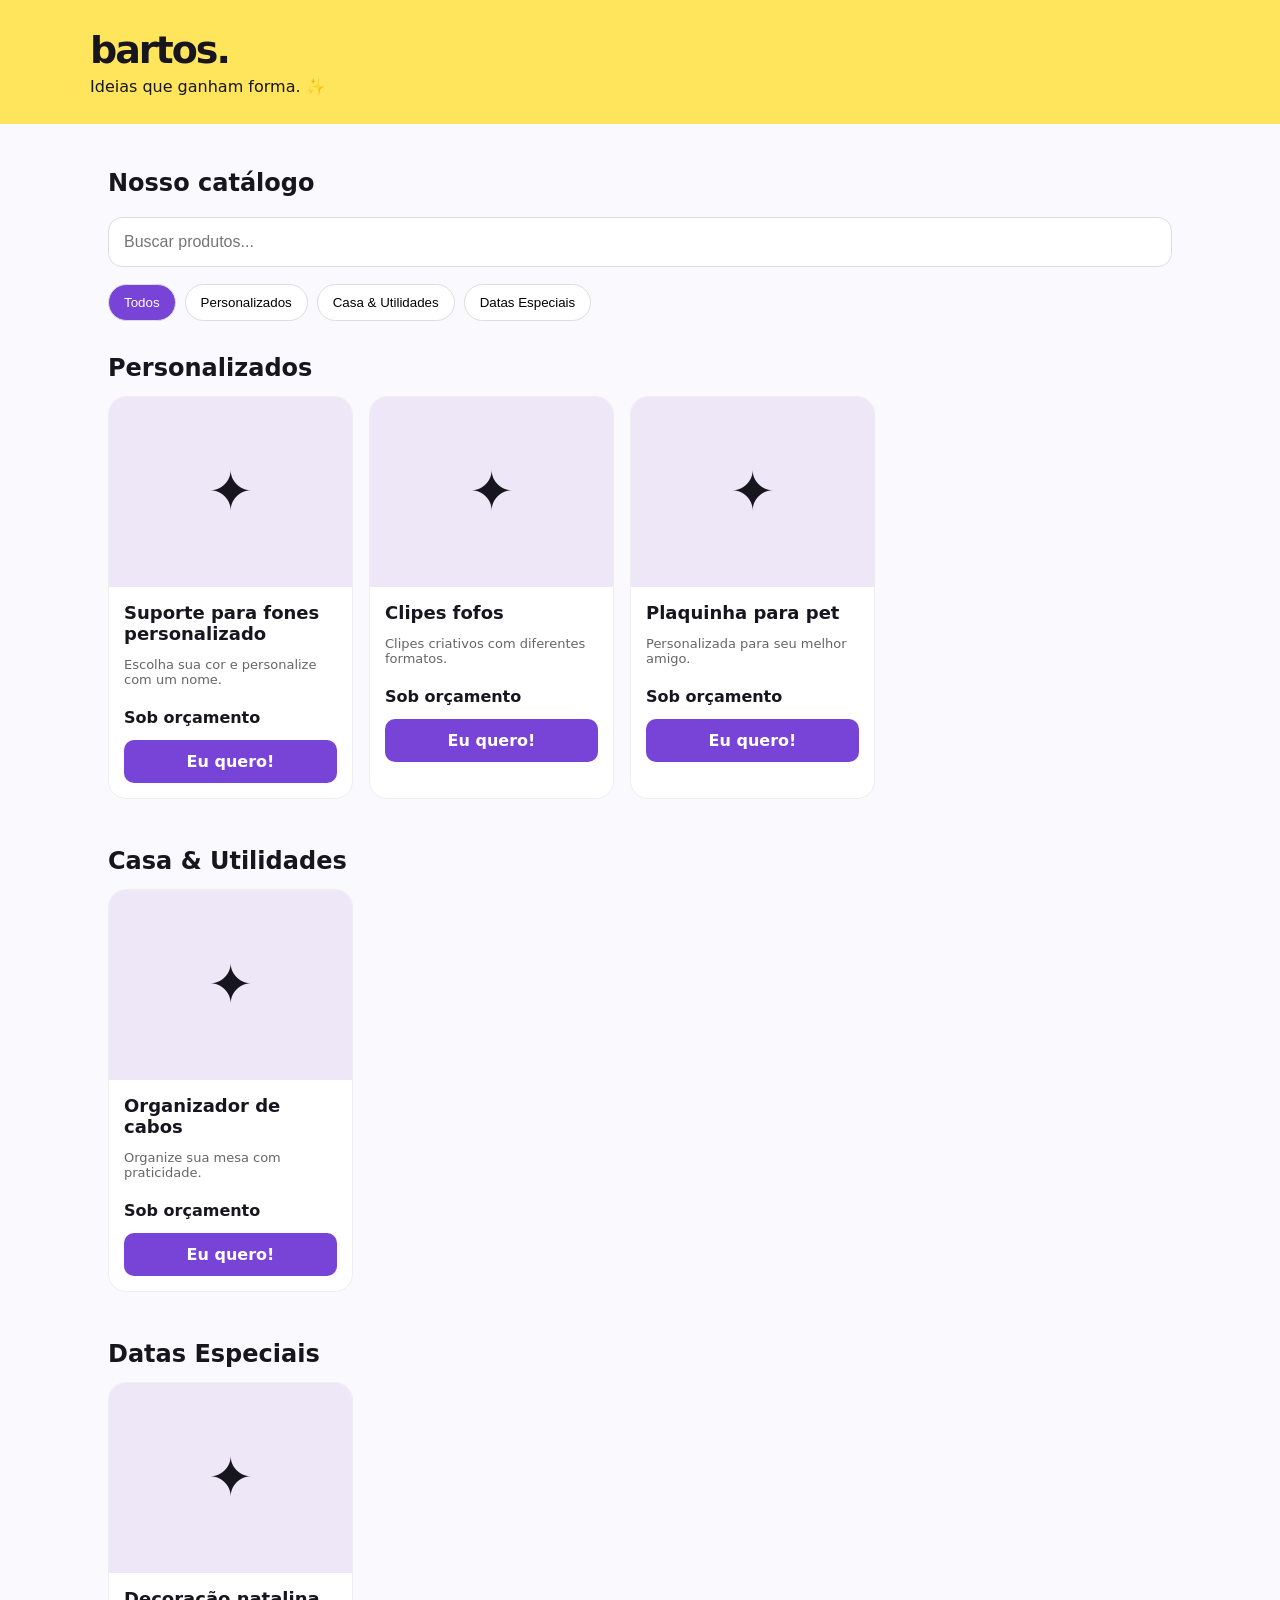
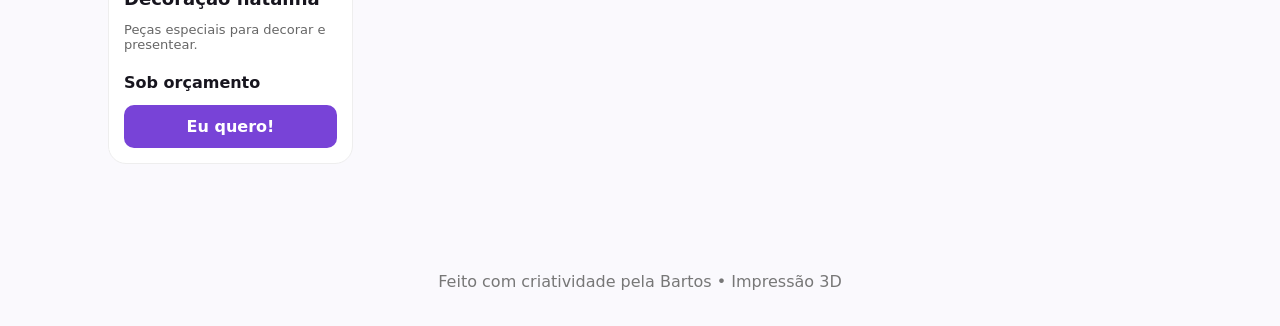
==== index.html @ 8ff0c3f5 "Add files via upload" ====
<!doctype html><html lang="pt-BR"><head><meta charset="utf-8"><meta name="viewport" content="width=device-width,initial-scale=1"><title>Bartos — Catálogo</title><style>:root{--purple:#7843d7;--yellow:#ffe55c;--black:#17151e}*{box-sizing:border-box}body{margin:0;font:16px system-ui,Arial;background:#faf9fd;color:var(--black)}header{background:var(--yellow);padding:28px max(20px,calc((100vw - 1100px)/2))}header h1{font-size:38px;letter-spacing:-2px;margin:0}header p{margin:5px 0 0}main{max-width:1100px;margin:auto;padding:25px 18px}input{width:100%;padding:15px;border:1px solid #ddd;border-radius:14px;font-size:16px}.chips{display:flex;gap:9px;overflow-x:auto;padding:17px 0}.chips button{white-space:nowrap;border:1px solid #ddd;background:white;border-radius:30px;padding:10px 15px;cursor:pointer}.chips button.active{background:var(--purple);color:white}.section{margin:16px 0 36px}.section h2{margin:0 0 14px}.gallery{display:flex;overflow-x:auto;gap:16px;scroll-snap-type:x mandatory;padding-bottom:12px}.card{background:white;border:1px solid #eee;border-radius:18px;min-width:245px;width:245px;overflow:hidden;scroll-snap-align:start}.photo{height:190px;background:#ede7f8;display:grid;place-items:center}.photo img{width:100%;height:100%;object-fit:cover}.placeholder{font-size:54px}.details{padding:15px}.details h3{margin:0 0 8px;font-size:18px}.details p{font-size:13px;color:#666;min-height:38px}.price{font-weight:800}.buy{display:block;text-align:center;margin-top:13px;padding:12px;background:var(--purple);color:white;border-radius:10px;text-decoration:none;font-weight:700}footer{text-align:center;padding:35px;color:#777}#empty{display:none;color:#666}</style></head><body><header><h1>bartos.</h1><p>Ideias que ganham forma. ✨</p></header><main><h2>Nosso catálogo</h2><input id="search" placeholder="Buscar produtos..." aria-label="Buscar produtos"><nav id="chips" class="chips" aria-label="Categorias"></nav><div id="catalog"></div><p id="empty">Nenhum produto encontrado.</p></main><footer>Feito com criatividade pela Bartos • Impressão 3D</footer><script src="produtos.js"></script><script>const whatsapp=CONFIG.whatsapp.replace(/\D/g,'');const search=document.querySelector('#search'),chips=document.querySelector('#chips'),catalog=document.querySelector('#catalog'),empty=document.querySelector('#empty');let selected='Todos';const cats=['Todos',...new Set(PRODUTOS.map(p=>p.categoria))];function render(){const q=search.value.toLocaleLowerCase('pt-BR').trim();chips.replaceChildren();cats.forEach(cat=>{let b=document.createElement('button');b.textContent=cat;b.className=cat===selected?'active':'';b.onclick=()=>{selected=cat;render()};chips.append(b)});catalog.replaceChildren();let visible=PRODUTOS.filter(p=>(selected==='Todos'||p.categoria===selected)&&[p.nome,p.descricao,p.codigo].join(' ').toLocaleLowerCase('pt-BR').includes(q));empty.style.display=visible.length?'none':'block';let groups=selected==='Todos'?cats.slice(1):[selected];groups.forEach(cat=>{let items=visible.filter(p=>p.categoria===cat);if(!items.length)return;let sec=document.createElement('section');sec.className='section';let h=document.createElement('h2');h.textContent=cat;let gallery=document.createElement('div');gallery.className='gallery';items.forEach(p=>{let card=document.createElement('article');card.className='card';let photo=document.createElement('div');photo.className='photo';if(p.imagem){let img=document.createElement('img');img.src=p.imagem;img.alt=p.nome;img.loading='lazy';photo.append(img)}else{let span=document.createElement('span');span.className='placeholder';span.textContent='✦';photo.append(span)}let d=document.createElement('div');d.className='details';let title=document.createElement('h3');title.textContent=p.nome;let desc=document.createElement('p');desc.textContent=p.descricao||'';let price=document.createElement('div');price.className='price';price.textContent=p.preco||'Sob orçamento';let buy=document.createElement('a');buy.className='buy';buy.textContent='Eu quero!';buy.target='_blank';buy.rel='noopener noreferrer';buy.href='https://wa.me/'+whatsapp+'?text='+encodeURIComponent('Olá, Bartos! Tenho interesse no produto '+p.nome+' ('+p.codigo+'). Poderiam me passar mais informações?');d.append(title,desc,price,buy);card.append(photo,d);gallery.append(card)});sec.append(h,gallery);catalog.append(sec)})}search.addEventListener('input',render);render();</script></body></html>
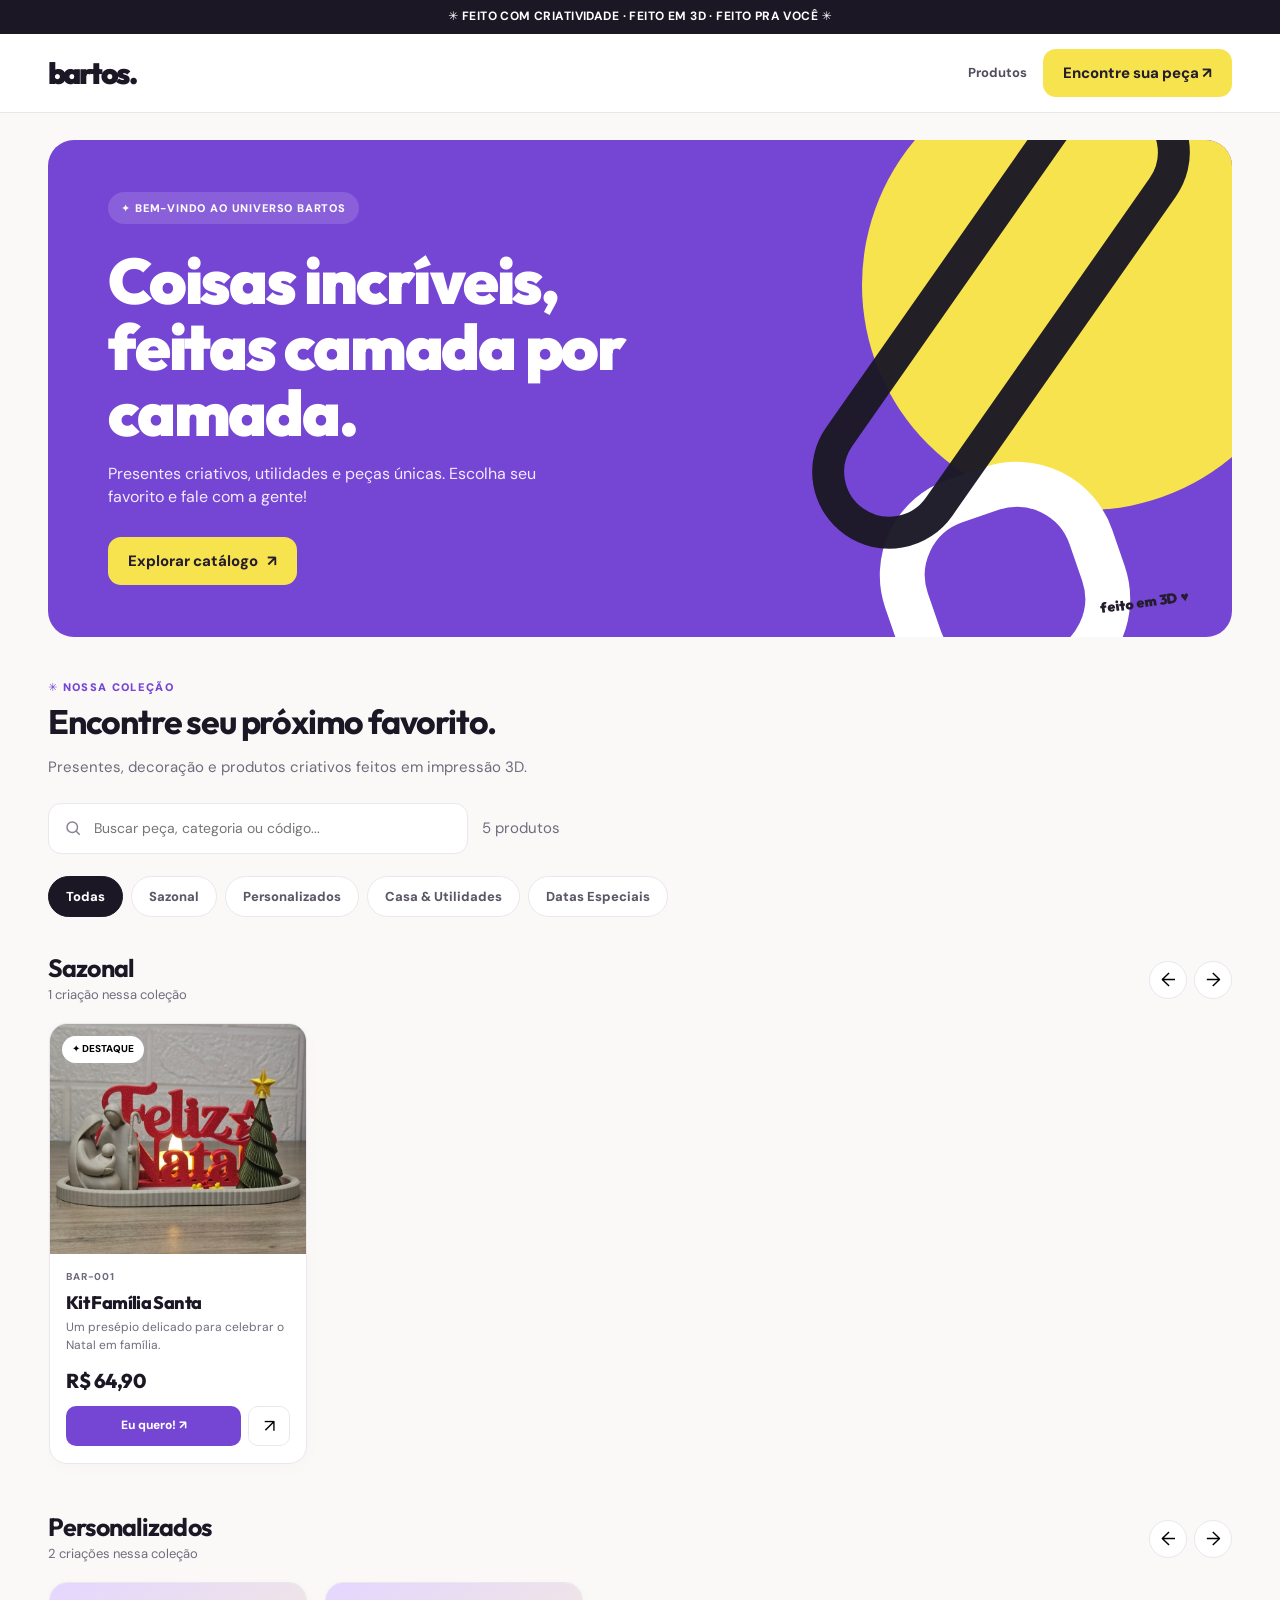
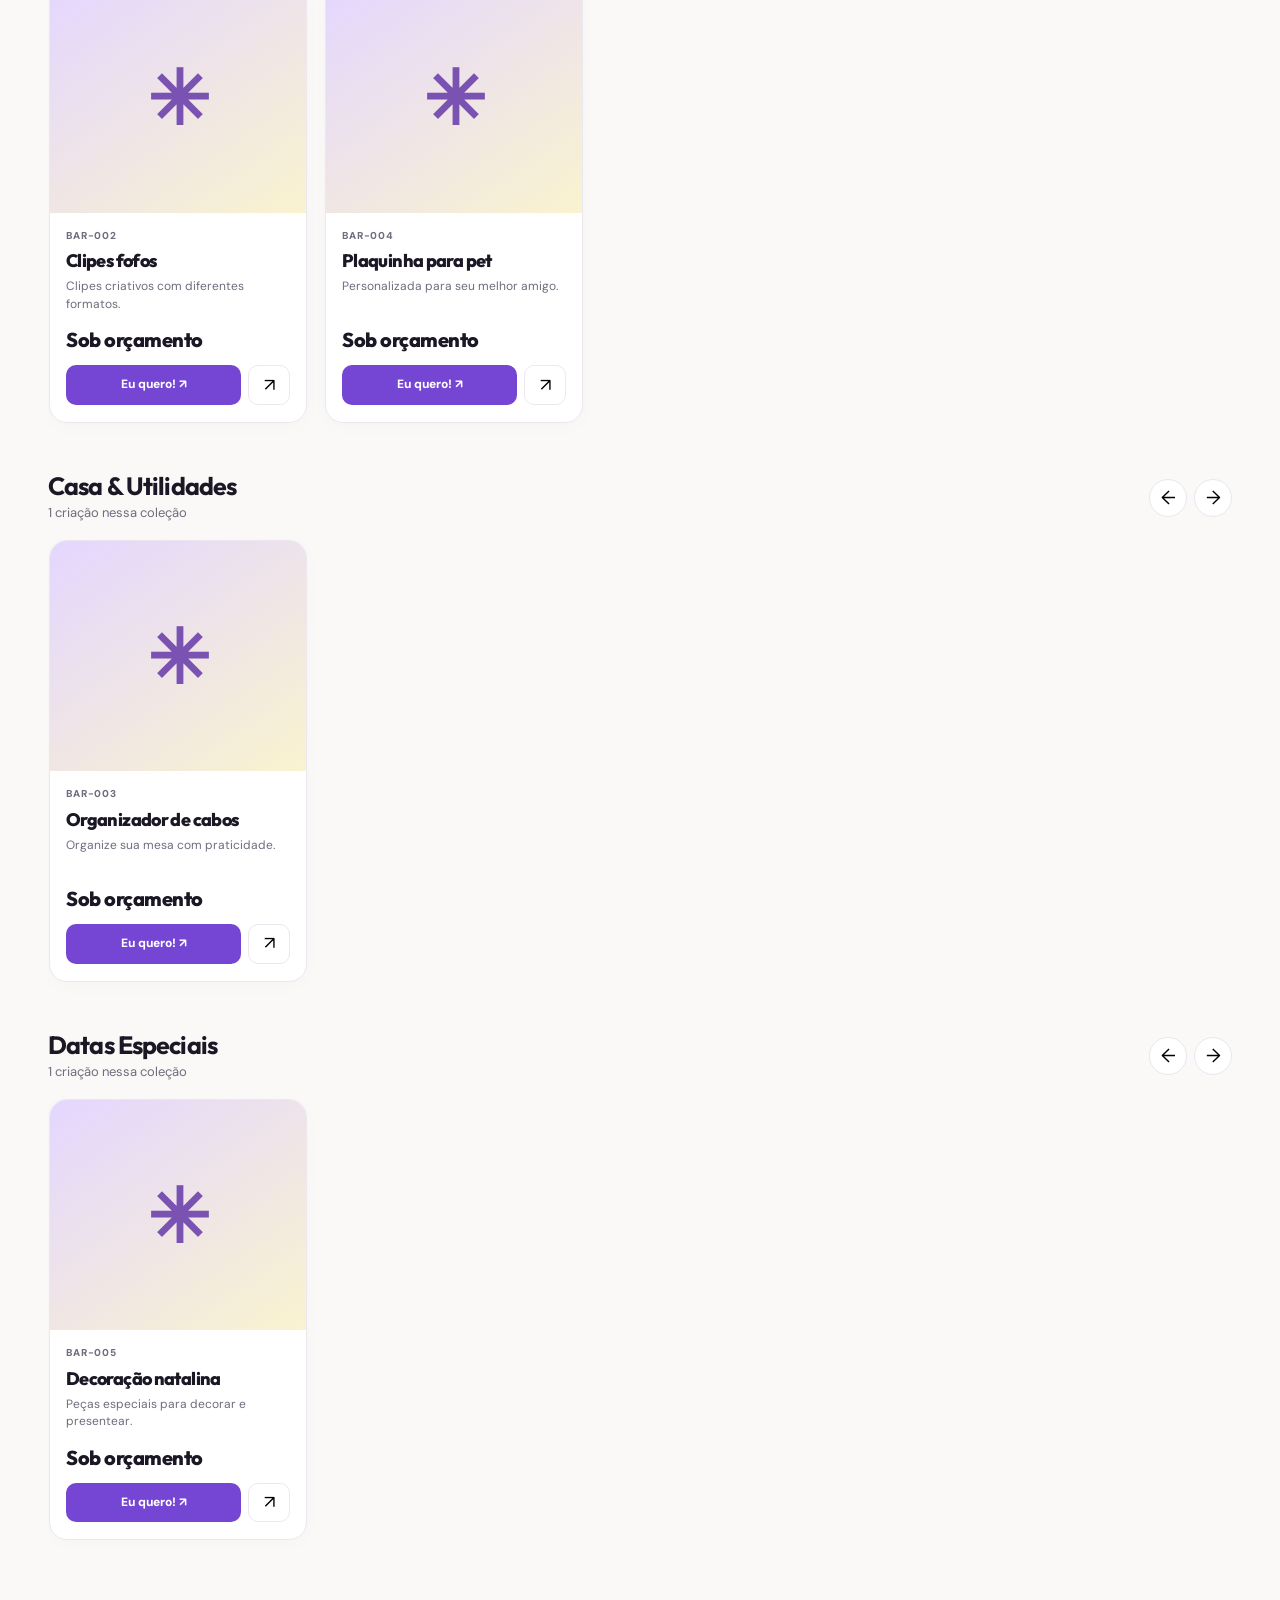
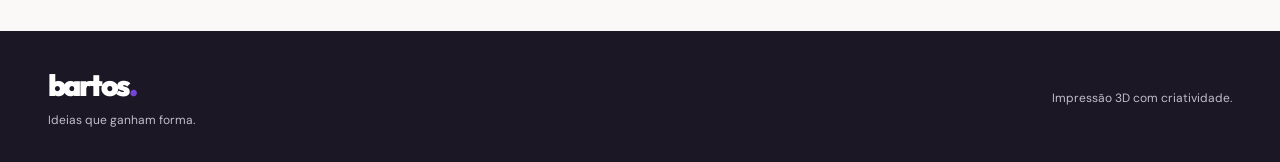
==== commit 97ff4471: "Add files via upload" ====
--- a/index.html
+++ b/index.html
@@ -1 +1,51 @@
-<!doctype html><html lang="pt-BR"><head><meta charset="utf-8"><meta name="viewport" content="width=device-width,initial-scale=1"><title>Bartos — Catálogo</title><style>:root{--purple:#7843d7;--yellow:#ffe55c;--black:#17151e}*{box-sizing:border-box}body{margin:0;font:16px system-ui,Arial;background:#faf9fd;color:var(--black)}header{background:var(--yellow);padding:28px max(20px,calc((100vw - 1100px)/2))}header h1{font-size:38px;letter-spacing:-2px;margin:0}header p{margin:5px 0 0}main{max-width:1100px;margin:auto;padding:25px 18px}input{width:100%;padding:15px;border:1px solid #ddd;border-radius:14px;font-size:16px}.chips{display:flex;gap:9px;overflow-x:auto;padding:17px 0}.chips button{white-space:nowrap;border:1px solid #ddd;background:white;border-radius:30px;padding:10px 15px;cursor:pointer}.chips button.active{background:var(--purple);color:white}.section{margin:16px 0 36px}.section h2{margin:0 0 14px}.gallery{display:flex;overflow-x:auto;gap:16px;scroll-snap-type:x mandatory;padding-bottom:12px}.card{background:white;border:1px solid #eee;border-radius:18px;min-width:245px;width:245px;overflow:hidden;scroll-snap-align:start}.photo{height:190px;background:#ede7f8;display:grid;place-items:center}.photo img{width:100%;height:100%;object-fit:cover}.placeholder{font-size:54px}.details{padding:15px}.details h3{margin:0 0 8px;font-size:18px}.details p{font-size:13px;color:#666;min-height:38px}.price{font-weight:800}.buy{display:block;text-align:center;margin-top:13px;padding:12px;background:var(--purple);color:white;border-radius:10px;text-decoration:none;font-weight:700}footer{text-align:center;padding:35px;color:#777}#empty{display:none;color:#666}</style></head><body><header><h1>bartos.</h1><p>Ideias que ganham forma. ✨</p></header><main><h2>Nosso catálogo</h2><input id="search" placeholder="Buscar produtos..." aria-label="Buscar produtos"><nav id="chips" class="chips" aria-label="Categorias"></nav><div id="catalog"></div><p id="empty">Nenhum produto encontrado.</p></main><footer>Feito com criatividade pela Bartos • Impressão 3D</footer><script src="produtos.js"></script><script>const whatsapp=CONFIG.whatsapp.replace(/\D/g,'');const search=document.querySelector('#search'),chips=document.querySelector('#chips'),catalog=document.querySelector('#catalog'),empty=document.querySelector('#empty');let selected='Todos';const cats=['Todos',...new Set(PRODUTOS.map(p=>p.categoria))];function render(){const q=search.value.toLocaleLowerCase('pt-BR').trim();chips.replaceChildren();cats.forEach(cat=>{let b=document.createElement('button');b.textContent=cat;b.className=cat===selected?'active':'';b.onclick=()=>{selected=cat;render()};chips.append(b)});catalog.replaceChildren();let visible=PRODUTOS.filter(p=>(selected==='Todos'||p.categoria===selected)&&[p.nome,p.descricao,p.codigo].join(' ').toLocaleLowerCase('pt-BR').includes(q));empty.style.display=visible.length?'none':'block';let groups=selected==='Todos'?cats.slice(1):[selected];groups.forEach(cat=>{let items=visible.filter(p=>p.categoria===cat);if(!items.length)return;let sec=document.createElement('section');sec.className='section';let h=document.createElement('h2');h.textContent=cat;let gallery=document.createElement('div');gallery.className='gallery';items.forEach(p=>{let card=document.createElement('article');card.className='card';let photo=document.createElement('div');photo.className='photo';if(p.imagem){let img=document.createElement('img');img.src=p.imagem;img.alt=p.nome;img.loading='lazy';photo.append(img)}else{let span=document.createElement('span');span.className='placeholder';span.textContent='✦';photo.append(span)}let d=document.createElement('div');d.className='details';let title=document.createElement('h3');title.textContent=p.nome;let desc=document.createElement('p');desc.textContent=p.descricao||'';let price=document.createElement('div');price.className='price';price.textContent=p.preco||'Sob orçamento';let buy=document.createElement('a');buy.className='buy';buy.textContent='Eu quero!';buy.target='_blank';buy.rel='noopener noreferrer';buy.href='https://wa.me/'+whatsapp+'?text='+encodeURIComponent('Olá, Bartos! Tenho interesse no produto '+p.nome+' ('+p.codigo+'). Poderiam me passar mais informações?');d.append(title,desc,price,buy);card.append(photo,d);gallery.append(card)});sec.append(h,gallery);catalog.append(sec)})}search.addEventListener('input',render);render();</script></body></html>
+<!doctype html>
+<html lang="pt-BR">
+<head>
+  <meta charset="utf-8">
+  <meta name="viewport" content="width=device-width, initial-scale=1">
+  <meta name="theme-color" content="#7545d4">
+  <meta name="description" content="Catálogo de produtos e personalizados impressos em 3D pela Bartos.">
+  <title>Bartos — Catálogo de Impressão 3D</title>
+  <link rel="stylesheet" href="styles.css">
+  <script defer src="catalogo.js"></script>
+</head>
+<body>
+  <div class="announcement">✳ FEITO COM CRIATIVIDADE · FEITO EM 3D · FEITO PRA VOCÊ ✳</div>
+  <header class="site-header"><div class="container header-content">
+    <a class="brand" href="./" id="brand" aria-label="Bartos, voltar ao início">bartos<span class="brand-dot">.</span></a>
+    <nav class="header-actions" aria-label="Atalhos">
+      <a href="#produtos" class="header-link">Produtos</a>
+      <a id="instagram-link" class="header-link hidden" target="_blank" rel="noopener noreferrer">Instagram ↗</a>
+      <a class="btn yellow" id="header-whatsapp" href="#produtos">Encontre sua peça ↗</a>
+    </nav>
+  </div></header>
+  <main>
+    <section class="hero-area"><div class="container">
+      <div class="hero">
+        <div class="hero-copy">
+          <span class="tag eyebrow">✦ BEM-VINDO AO UNIVERSO BARTOS</span>
+          <h1 id="hero-title">Coisas incríveis, feitas camada por camada.</h1>
+          <p id="hero-subtitle">Presentes criativos, utilidades e peças únicas. Escolha seu favorito e fale com a gente!</p>
+          <a href="#produtos" class="btn yellow">Explorar catálogo <span aria-hidden="true">↗</span></a>
+        </div>
+        <div class="hero-blob" aria-hidden="true"></div>
+        <span class="hero-note">feito em 3D ♥</span>
+      </div>
+    </div></section>
+    <section id="produtos" class="catalog-top"><div class="container">
+      <span class="eyebrow-small">✳ NOSSA COLEÇÃO</span>
+      <h2>Encontre seu próximo favorito.</h2>
+      <p class="muted" id="catalog-intro">Explore nossas criações, feitas com cuidado em cada detalhe.</p>
+      <div class="catalog-toolbar"><label class="search-wrap" aria-label="Buscar produtos"><svg width="18" height="18" viewBox="0 0 24 24" fill="none" stroke="currentColor" stroke-width="2" aria-hidden="true"><circle cx="11" cy="11" r="7"></circle><path d="m16 16 5 5"></path></svg><input id="search" class="search" type="search" placeholder="Buscar peça, categoria ou código..."></label><span id="result-count" class="muted"></span></div>
+      <nav id="category-nav" class="category-nav" aria-label="Filtrar categorias"></nav>
+      <div id="product-sections" aria-live="polite"></div>
+      <div id="empty-state" class="empty-state hidden"><h3>Não encontramos essa peça.</h3><p>Experimente outra categoria ou palavra-chave.</p></div>
+    </div></section>
+  </main>
+  <footer class="site-footer"><div class="container footer-row"><div><div class="brand">bartos<span class="brand-dot">.</span></div><p id="footer-slogan">Ideias que ganham forma.</p></div><div><p>Impressão 3D com criatividade.</p><a class="footer-ig hidden" id="footer-instagram" target="_blank" rel="noopener noreferrer">Nos acompanhe no Instagram ↗</a></div></div></footer>
+  <div id="modal" class="modal-backdrop" role="dialog" aria-modal="true" aria-label="Detalhes do produto" aria-hidden="true">
+    <div class="product-modal"><button id="modal-close" class="modal-close" aria-label="Fechar">×</button>
+      <div class="modal-photo" id="modal-photo"></div><div class="modal-info" id="modal-info"></div>
+    </div>
+  </div>
+</body></html>
--- a/styles.css
+++ b/styles.css
@@ -0,0 +1,7 @@
+@import url('https://fonts.googleapis.com/css2?family=DM+Sans:wght@400;500;600;700;800&family=Outfit:wght@400;500;600;700;800;900&display=swap');
+:root{--purple:#7545d4;--yellow:#f7e34d;--ink:#1b1725;--muted:#716b7d;--canvas:#faf9f7;--paper:#fff;--line:#eae7ef;--shadow:0 12px 36px rgba(29,23,52,.075)}
+*{box-sizing:border-box}html{scroll-behavior:smooth}body{margin:0;background:var(--canvas);color:var(--ink);font:15px/1.48 'DM Sans',system-ui,-apple-system,Arial,sans-serif}h1,h2,h3,h4{font-family:'Outfit','DM Sans',sans-serif;letter-spacing:-.035em}button,input,select,textarea{font:inherit}button{cursor:pointer}a{color:inherit;text-decoration:none}img{max-width:100%}button:focus-visible,a:focus-visible,input:focus-visible,select:focus-visible,textarea:focus-visible{outline:3px solid var(--purple);outline-offset:3px}.container{max-width:1240px;margin:0 auto;padding:0 28px}.tag{display:inline-flex;align-items:center;gap:7px;border-radius:99px;font-weight:800;font-size:11px;letter-spacing:.075em;text-transform:uppercase}.muted{color:var(--muted)}.icon-btn{display:grid;place-items:center;border:1px solid var(--line);border-radius:50%;background:#fff;width:38px;height:38px}.icon-btn:hover{background:#f1ebfc}.btn{border:0;display:inline-flex;align-items:center;justify-content:center;gap:9px;padding:13px 20px;border-radius:13px;background:var(--purple);color:#fff;font-weight:800;white-space:nowrap;transition:transform .15s ease,filter .15s ease}.btn:hover{transform:translateY(-1px);filter:brightness(.97)}.btn.secondary{background:#f2eafa;color:var(--purple)}.btn.ghost{background:var(--paper);border:1px solid var(--line);color:var(--ink)}.btn.yellow{background:var(--yellow);color:#251d2e}.btn:disabled{opacity:.5;cursor:not-allowed;transform:none}.site-header{background:var(--paper);border-bottom:1px solid var(--line);position:sticky;top:0;z-index:20}.header-content{min-height:78px;display:flex;justify-content:space-between;align-items:center;gap:20px}.brand{font-family:Outfit,sans-serif;font-size:30px;font-weight:900;letter-spacing:-.085em;white-space:nowrap}.brand-dot{color:var(--purple)}.brand-logo{max-width:146px;max-height:54px;object-fit:contain}.header-actions{display:flex;align-items:center;gap:16px}.header-link{color:#524c5d;font-weight:700;font-size:13px}.header-link:hover{color:var(--purple)}.announcement{background:var(--ink);color:#fff;text-align:center;padding:8px;font-size:12px;font-weight:700;letter-spacing:.035em}.hero-area{padding:27px 0 24px}.hero{position:relative;min-height:330px;display:flex;align-items:center;overflow:hidden;background:var(--purple);border-radius:26px;padding:52px 60px;color:white;isolation:isolate}.hero:before{content:'';position:absolute;background:var(--yellow);border-radius:50%;height:450px;width:450px;right:-80px;top:-80px;z-index:-2}.hero:after{content:'';position:absolute;right:13%;top:-100px;height:480px;width:90px;transform:rotate(35deg);border:32px solid var(--ink);border-radius:90px;opacity:.96;z-index:-1}.hero-blob{position:absolute;right:9%;bottom:-70px;width:240px;height:240px;border:45px solid #fff;border-radius:42%;transform:rotate(-19deg);z-index:-1}.hero-copy{max-width:620px}.hero .eyebrow{background:#ffffff24;padding:8px 13px}.hero h1{font-size:clamp(38px,5vw,65px);line-height:1.035;margin:24px 0 15px;font-weight:900;max-width:640px}.hero p{font-size:16px;max-width:480px;margin:0 0 28px;color:#f3eafe}.hero-note{position:absolute;right:43px;bottom:25px;color:#251d2e;font-weight:900;font-family:Outfit,sans-serif;font-size:14px;transform:rotate(-8deg);z-index:1}.catalog-top{padding:14px 0 0}.eyebrow-small{font-size:11px;font-weight:900;letter-spacing:.12em;text-transform:uppercase;color:var(--purple)}.catalog-top h2{font-size:34px;line-height:1.1;margin:6px 0 5px}.catalog-toolbar{display:flex;align-items:center;gap:14px;flex-wrap:wrap;margin-top:25px;margin-bottom:18px}.search-wrap{position:relative;max-width:420px;flex:1;min-width:210px}.search-wrap svg{position:absolute;left:16px;top:16px;pointer-events:none;color:#8a8294}.search{background:#fff;border:1px solid var(--line);width:100%;border-radius:13px;padding:14px 16px 14px 45px;outline:0;font-size:14px}.search:focus{border-color:var(--purple);box-shadow:0 0 0 3px #7545d419}.category-nav{display:flex;gap:8px;overflow:auto;scrollbar-width:thin;padding:4px 0 9px;margin-bottom:5px}.cat-chip{white-space:nowrap;border-radius:99px;background:var(--paper);border:1px solid var(--line);padding:10px 17px;color:#5c5666;font-size:13px;font-weight:800;transition:.15s}.cat-chip.active,.cat-chip:hover{background:var(--ink);color:#fff;border-color:var(--ink)}.section{padding:24px 0 11px}.section-head{display:flex;justify-content:space-between;gap:20px;align-items:center;margin-bottom:16px}.section-head h2{font-size:25px;margin:0}.section-head p{margin:3px 0 0;color:var(--muted);font-size:13px}.section-controls{display:flex;gap:7px}.scroll-btn{border:1px solid var(--line);background:#fff;border-radius:50%;height:38px;width:38px;font-size:19px;display:grid;place-items:center}.scroll-btn:hover{background:var(--ink);color:#fff}.product-track{display:flex;gap:18px;overflow-x:auto;scroll-snap-type:x mandatory;scrollbar-width:thin;padding:2px 1px 15px}.product-card{scroll-snap-align:start;flex:0 0 258px;min-width:0;border:1px solid var(--line);border-radius:18px;background:var(--paper);overflow:hidden;box-shadow:0 4px 20px #21173805;display:flex;flex-direction:column}.product-image{border:none;padding:0;display:block;position:relative;width:100%;height:230px;overflow:hidden;background:#eee9f6;cursor:pointer}.product-image img{width:100%;height:100%;object-fit:cover;transition:transform .35s ease}.product-image:hover img{transform:scale(1.05)}.product-placeholder{height:100%;width:100%;display:flex;align-items:center;justify-content:center;background:linear-gradient(145deg,#e4d6ff,#f9f3cf);color:#7952b2;font-family:Outfit;font-size:75px;font-weight:900}.photo-label{position:absolute;left:12px;top:12px;background:#fff;border-radius:99px;font-weight:800;font-size:10px;padding:6px 10px}.product-details{padding:16px 16px 17px;display:flex;flex:1;flex-direction:column}.product-code{font-size:10px;color:var(--muted);font-weight:800;letter-spacing:.085em;text-transform:uppercase}.product-details h3{font-size:18px;line-height:1.2;margin:7px 0 6px;font-weight:800}.product-desc{font-size:12px;line-height:1.48;color:var(--muted);margin:0 0 13px;min-height:36px;display:-webkit-box;-webkit-box-orient:vertical;-webkit-line-clamp:2;overflow:hidden}.product-price{font:800 20px Outfit,sans-serif;letter-spacing:-.025em;margin-top:auto}.product-actions{display:flex;gap:7px;margin-top:13px}.product-actions .btn{flex:1;padding:11px 9px;font-size:12px;border-radius:10px}.product-actions .details-btn{flex:0 0 42px;border:1px solid var(--line);border-radius:10px;background:white;font-size:18px}.empty-state{background:#fff;padding:65px 20px;border:1px dashed #ded8e7;border-radius:20px;text-align:center;margin:30px 0;color:var(--muted)}.empty-state h3{color:var(--ink);margin-bottom:4px}.site-footer{margin-top:65px;background:var(--ink);color:#fff;padding:32px 0}.footer-row{display:flex;justify-content:space-between;gap:20px;align-items:center}.footer-row p{color:#c2bdcb;font-size:12px;margin:4px 0 0}.footer-row .brand{color:white}.footer-ig{text-decoration:underline;color:var(--yellow)}.modal-backdrop{position:fixed;inset:0;z-index:100;background:#161122bf;display:none;align-items:center;justify-content:center;padding:18px}.modal-backdrop.open{display:flex}.product-modal{background:#fff;border-radius:22px;width:min(900px,100%);position:relative;max-height:min(90vh,820px);overflow:auto;display:grid;grid-template-columns:1.1fr 1fr;box-shadow:0 18px 70px #0005}.modal-close{position:absolute;top:12px;right:12px;z-index:1;background:#fff;border-radius:99px;width:38px;height:38px;border:1px solid var(--line);font-size:22px}.modal-photo{min-height:390px;background:#e8dcf8;position:relative}.modal-photo img{height:100%;width:100%;object-fit:cover;position:absolute;inset:0}.modal-nav{position:absolute;z-index:1;top:50%;transform:translateY(-50%);background:#fff;border:0;width:36px;height:36px;border-radius:50%;font-size:21px;box-shadow:var(--shadow)}.modal-nav.prev{left:12px}.modal-nav.next{right:12px}.modal-counter{position:absolute;bottom:12px;left:50%;transform:translateX(-50%);padding:5px 9px;border-radius:99px;background:#fff;font-size:12px;font-weight:800}.modal-info{padding:55px 27px 27px;display:flex;flex-direction:column}.modal-info h2{font-size:31px;line-height:1.1;margin:13px 0}.modal-info p{line-height:1.65;color:var(--muted)}.modal-info .btn{width:100%;margin-top:18px}.body-locked{overflow:hidden}
+/* Painel */
+.admin-body{background:#f4f2f8;min-height:100vh}.admin-header{position:sticky;top:0;z-index:50;background:#fff;border-bottom:1px solid var(--line)}.admin-header-inner{display:flex;justify-content:space-between;align-items:center;gap:14px;min-height:70px;padding:0 26px}.admin-header-title{display:flex;align-items:center;gap:13px}.admin-header-title .brand{font-size:27px}.admin-header-title span{font-size:12px;font-weight:800;color:var(--muted)}.admin-header-actions{display:flex;gap:8px;align-items:center}.admin-container{max-width:1310px;margin:24px auto;padding:0 24px}.admin-topline{display:flex;justify-content:space-between;gap:15px;align-items:center;margin-bottom:23px}.admin-topline h1{font-size:27px;margin:0}.admin-topline p{margin:4px 0 0;color:var(--muted);font-size:13px}.status-pill{border-radius:99px;padding:8px 12px;background:#e9e5f1;color:#665977;font-size:11px;font-weight:800}.status-pill.connected{background:#ddf5e7;color:#146f41}.admin-layout{display:grid;grid-template-columns:215px minmax(0,1fr);gap:24px}.admin-sidebar{background:#fff;border:1px solid var(--line);padding:13px;border-radius:18px;height:fit-content}.admin-sidebar button{width:100%;border:0;background:transparent;text-align:left;display:flex;align-items:center;gap:10px;padding:12px 13px;border-radius:10px;color:#514a5d;font-weight:800;font-size:13px}.admin-sidebar button.active{background:#f1eafd;color:var(--purple)}.admin-sidebar button:hover{background:#f7f3ff}.admin-panel{background:#fff;border:1px solid var(--line);border-radius:20px;padding:25px;min-width:0;box-shadow:0 5px 22px #281d3707}.admin-panel h2{margin:0 0 4px;font-size:23px}.admin-panel .panel-sub{font-size:13px;color:var(--muted);margin:0 0 22px}.admin-cols{display:grid;grid-template-columns:minmax(260px,.85fr) minmax(300px,1fr);gap:24px}.admin-list{border:1px solid var(--line);border-radius:13px;overflow:hidden;min-width:0}.admin-list-header{display:flex;gap:9px;padding:12px;border-bottom:1px solid var(--line)}.admin-list-header input{min-width:0;flex:1}.admin-list-scroll{max-height:700px;overflow:auto}.product-row{border:0;border-bottom:1px solid #f0eef3;background:white;padding:10px 12px;display:flex;align-items:center;text-align:left;width:100%;gap:12px}.product-row:hover,.product-row.active{background:#f5f0ff}.product-thumb{background:#eee7f7;border-radius:10px;flex:0 0 49px;width:49px;height:49px;overflow:hidden;display:grid;place-items:center;color:#8b69bc;font-weight:900}.product-thumb img{width:100%;height:100%;object-fit:cover}.product-row-main{min-width:0;flex:1}.product-row-main strong{display:block;font-size:12px;overflow:hidden;text-overflow:ellipsis;white-space:nowrap}.product-row-main span{display:block;font-size:11px;color:var(--muted);margin-top:2px}.product-row:not(.active) .product-thumb img{filter:saturate(.85)}.form-grid{display:grid;grid-template-columns:repeat(2,minmax(0,1fr));gap:13px}.field{display:flex;flex-direction:column;gap:6px;min-width:0}.field.full{grid-column:1/-1}.field label{font-size:12px;font-weight:800;color:#484055}.field input,.field textarea,.field select,.admin-input{min-height:41px;border:1px solid #ded9e7;border-radius:10px;padding:10px 11px;background:#fff;width:100%;font-size:13px;outline:0}.field textarea{resize:vertical;min-height:82px}.field input:focus,.field textarea:focus,.field select:focus,.admin-input:focus{border-color:var(--purple);box-shadow:0 0 0 3px #7545d419}.check-row{display:flex;gap:15px;flex-wrap:wrap;padding:12px 0}.check-row label{display:flex;align-items:center;gap:7px;font-size:12px;font-weight:700}.form-actions{display:flex;gap:8px;flex-wrap:wrap;margin-top:20px}.form-actions .btn{font-size:12px;padding:10px 12px}.photo-grid{display:flex;flex-wrap:wrap;gap:10px}.photo-item{position:relative;width:88px}.photo-item img{height:84px;width:88px;object-fit:cover;border-radius:10px;background:#eee}.photo-item .remove{position:absolute;right:-5px;top:-5px;background:#29222d;color:#fff;border:2px solid white;border-radius:50%;font-size:11px;width:23px;height:23px}.photo-item .small-label{display:block;color:var(--muted);font-size:10px;text-align:center}.upload-area{display:inline-flex;align-items:center;justify-content:center;gap:7px;border:1px dashed var(--purple);color:var(--purple);border-radius:11px;padding:12px;cursor:pointer;font-size:12px;font-weight:800}.upload-area input{display:none}.mini-preview{border:1px solid var(--line);padding:16px;border-radius:15px;background:#faf9fc}.mini-preview-card{background:#fff;border:1px solid var(--line);border-radius:13px;overflow:hidden;max-width:290px}.mini-preview-card .photo{height:155px;background:#e4d6f7;display:grid;place-items:center}.mini-preview-card .photo img{width:100%;height:100%;object-fit:cover}.mini-preview-card .inner{padding:12px}.mini-preview-card h3{margin:3px 0;font-size:16px}.mini-preview-card p{margin:3px 0 9px;color:var(--muted);font-size:11px}.mini-preview-btn{padding:9px;text-align:center;background:var(--purple);color:#fff;border-radius:8px;font-weight:800;font-size:12px}.category-row{display:flex;gap:9px;align-items:center;padding:11px;border:1px solid var(--line);border-radius:12px;margin-top:9px}.category-row strong{flex:1;font-size:13px}.category-row .small-actions{display:flex;gap:5px}.small-button{border:1px solid var(--line);border-radius:8px;background:#fff;padding:7px 10px;font-weight:700;color:#4d4557;font-size:12px}.small-button.danger{color:#c34554}.small-button:hover{background:#f5f0ff}.color-field{display:flex;gap:9px;align-items:center}.color-field input[type=color]{width:48px;height:42px;padding:3px;cursor:pointer}.login-box{max-width:600px;margin:42px auto;background:white;border:1px solid var(--line);border-radius:24px;padding:34px;box-shadow:var(--shadow)}.login-box h1{font-size:29px;line-height:1.12;margin:17px 0 9px}.login-box p{color:var(--muted);font-size:13px}.login-tag{background:#eee7fc;color:#7545d4;padding:8px 11px}.steps{margin:18px 0;padding-left:20px;color:#524b5d;font-size:13px}.steps li{margin:9px 0}.steps a{color:var(--purple);text-decoration:underline}.login-fields{display:grid;grid-template-columns:1fr 1fr;gap:12px;margin:21px 0}.login-fields .full{grid-column:1/-1}.info-box{background:#f6f2fe;border-radius:12px;padding:14px;margin:16px 0;font-size:12px;color:#514568;line-height:1.6}.warn-box{background:#fff7df;border:1px solid #f3e5b2;border-radius:10px;color:#77602b;padding:12px;font-size:12px}.hidden{display:none!important}.save-dot{display:inline-block;width:8px;height:8px;border-radius:50%;background:#c0bbc6}.save-dot.pending{background:#f59e0b}.save-dot.saved{background:#20aa69}.toast{position:fixed;bottom:22px;right:22px;background:#221c2e;color:#fff;padding:14px 18px;border-radius:12px;z-index:300;box-shadow:var(--shadow);font-weight:700;font-size:13px;max-width:min(420px,calc(100vw - 44px))}.toast.error{background:#a92742}.admin-help{font-size:13px;line-height:1.7;color:#555065}.admin-help a{color:var(--purple);text-decoration:underline}.admin-help code{background:#f3eff8;border-radius:4px;padding:3px 5px}.no-photo{height:100%;width:100%;display:grid;place-items:center;font-size:36px;color:#9973c1}
+@media(max-width:900px){.admin-layout{grid-template-columns:1fr}.admin-sidebar{display:flex;overflow:auto;gap:5px}.admin-sidebar button{white-space:nowrap;width:auto}.admin-cols{grid-template-columns:1fr}.admin-list-scroll{max-height:310px}.hero{padding:40px;min-height:330px}.hero:before{right:-200px}.hero:after{right:3%}}
+@media(max-width:640px){.container{padding:0 16px}.header-content{min-height:66px}.brand{font-size:27px}.header-link{font-size:12px}.hero-area{padding-top:15px}.hero{padding:31px 24px;min-height:345px;border-radius:18px;align-items:flex-start}.hero h1{font-size:39px;max-width:340px}.hero p{font-size:13px;max-width:260px}.hero:before{width:260px;height:260px;right:-128px;top:140px}.hero:after{height:200px;width:50px;border-width:18px;right:5%;top:160px}.hero-blob{height:120px;width:120px;border-width:25px;right:12%;bottom:-30px}.hero-note{font-size:11px;right:10px;bottom:20px}.catalog-top h2{font-size:29px}.section-head h2{font-size:22px}.product-card{flex-basis:220px}.product-image{height:190px}.footer-row{align-items:start;flex-direction:column}.product-modal{display:block;max-height:92vh}.modal-photo{height:310px;min-height:310px}.modal-info{padding:18px 20px 24px}.admin-container{padding:0 12px;margin:15px auto}.admin-header-inner{padding:0 12px}.admin-header-title span{display:none}.admin-header-actions .btn{padding:10px 11px;font-size:11px}.admin-panel{padding:16px}.login-box{margin:15px 12px;padding:21px}.login-fields{grid-template-columns:1fr}.login-fields .full{grid-column:1}.form-grid{grid-template-columns:1fr}.field.full{grid-column:1}.admin-topline h1{font-size:23px}}
